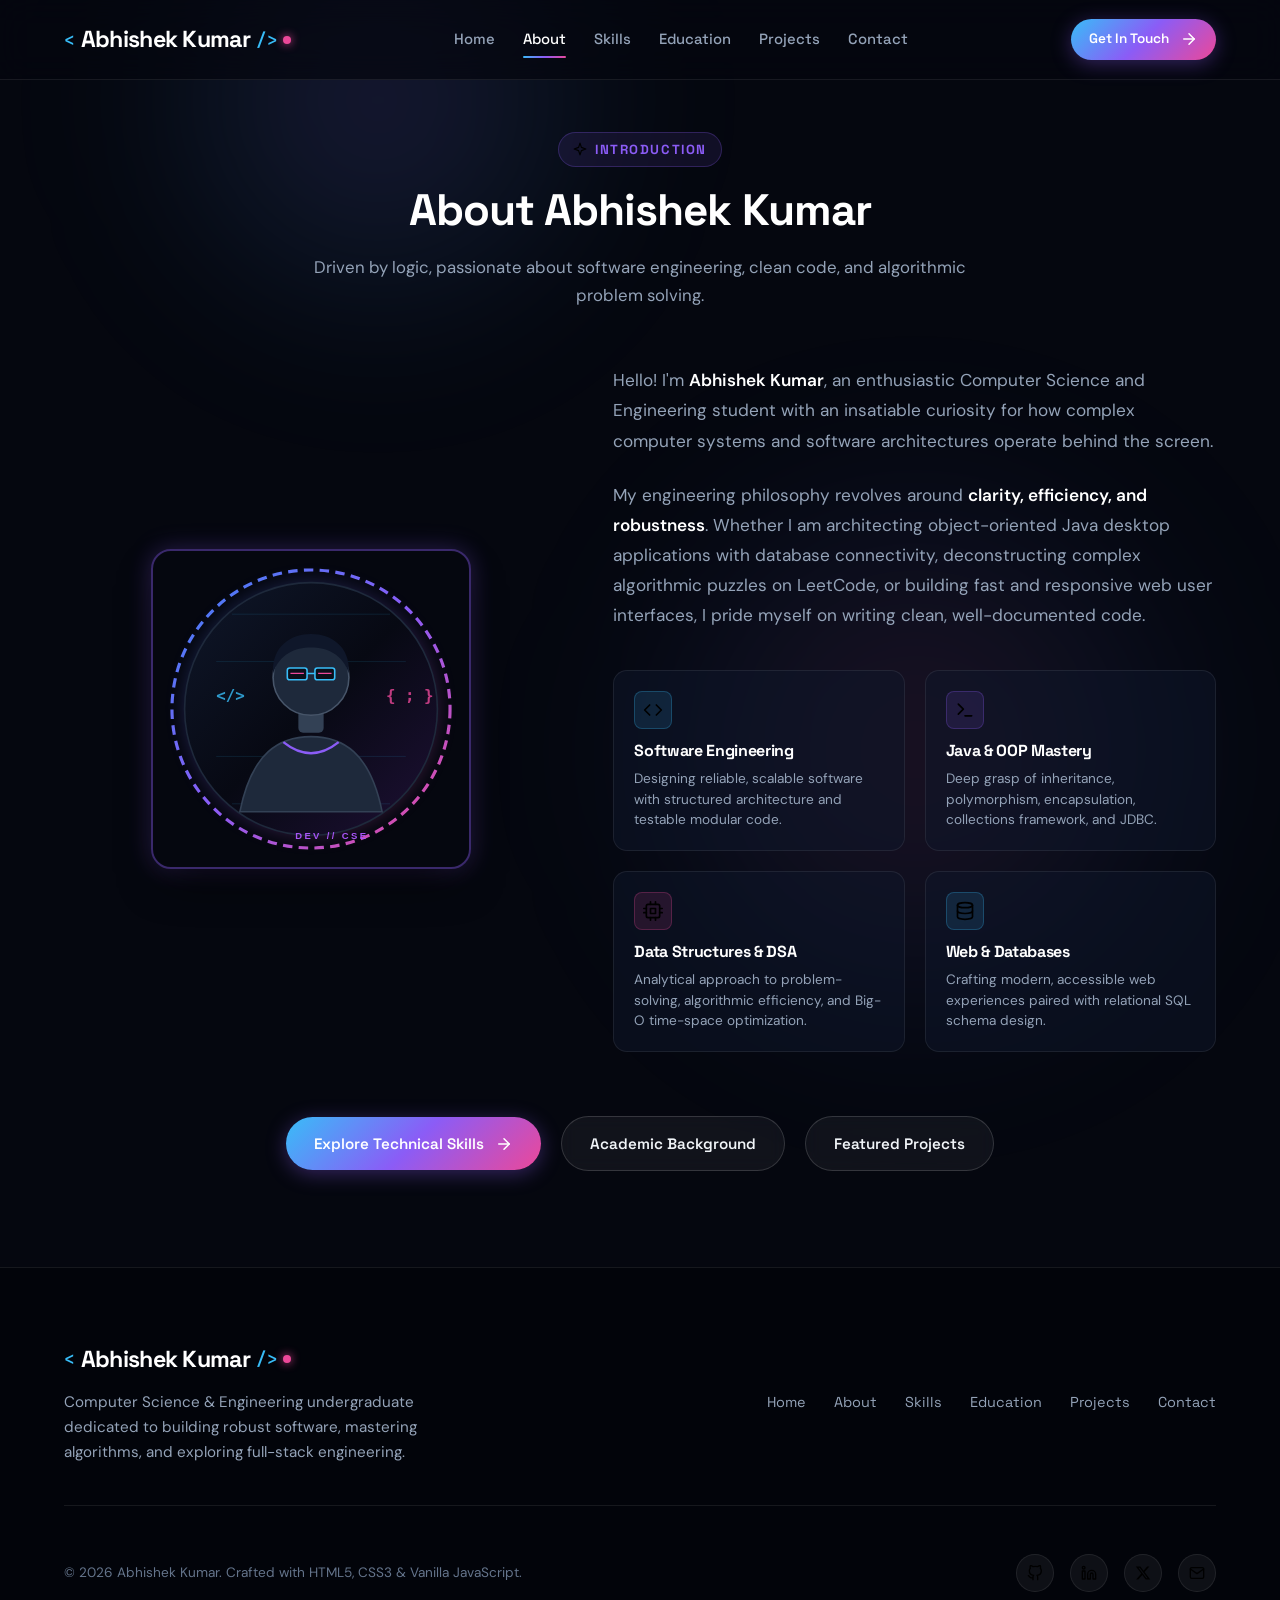
==== about.html @ 543eebd2 "feat: convert portfolio into multi-page website with separate html pages" ====
<!DOCTYPE html>
<html lang="en">
<head>
  <meta charset="UTF-8">
  <meta name="viewport" content="width=device-width, initial-scale=1.0">
  <title>About Me | Abhishek Kumar | Software &amp; Java Developer</title>
  
  <!-- SEO Meta Tags -->
  <meta name="description" content="Learn more about Abhishek Kumar, a Computer Science and Engineering student passionate about software development, Java programming, DSA, and modern web applications.">
  <meta name="keywords" content="Abhishek Kumar, About, Software Developer, Java Developer, DSA, Computer Science">
  <meta name="author" content="Abhishek Kumar">
  <meta name="theme-color" content="#05070f">

  <!-- Open Graph / Social Sharing -->
  <meta property="og:type" content="website">
  <meta property="og:title" content="About Abhishek Kumar | Computer Science &amp; Engineering">
  <meta property="og:description" content="Driven by logic, passionate about software engineering, clean code, and algorithmic problem solving.">
  <meta property="og:image" content="assets/images/avatar.svg">

  <!-- Google Fonts: Space Grotesk, DM Sans & JetBrains Mono -->
  <link rel="preconnect" href="https://fonts.googleapis.com">
  <link rel="preconnect" href="https://fonts.gstatic.com" crossorigin>
  <link href="https://fonts.googleapis.com/css2?family=DM+Sans:ital,opsz,wght@0,9..40,400;0,9..40,500;0,9..40,700;1,9..40,400&family=JetBrains+Mono:wght@400;500;600;700&family=Space+Grotesk:wght@500;600;700;800&display=swap" rel="stylesheet">

  <!-- Stylesheet -->
  <link rel="stylesheet" href="css/style.css">
</head>
<body>

  <!-- ======================================================================
       HEADER & NAVIGATION
       ====================================================================== -->
  <header class="header" id="siteHeader">
    <div class="container header-container">
      <!-- Brand Logo -->
      <a href="index.html" class="brand-logo" aria-label="Abhishek Kumar - Home">
        <span class="brand-code">&lt;</span>Abhishek Kumar<span class="brand-code">/&gt;</span>
        <span class="brand-dot"></span>
      </a>

      <!-- Desktop Navigation Menu -->
      <nav class="nav-desktop" aria-label="Main Navigation">
        <a href="index.html" class="nav-link">Home</a>
        <a href="about.html" class="nav-link active">About</a>
        <a href="skills.html" class="nav-link">Skills</a>
        <a href="education.html" class="nav-link">Education</a>
        <a href="projects.html" class="nav-link">Projects</a>
        <a href="contact.html" class="nav-link">Contact</a>
      </nav>

      <!-- Desktop CTA Action -->
      <div class="nav-actions">
        <a href="contact.html" class="btn btn-primary btn-sm">
          <span>Get In Touch</span>
          <svg class="btn-icon" xmlns="http://www.w3.org/2000/svg" viewBox="0 0 24 24" fill="none" stroke="currentColor" stroke-width="2" stroke-linecap="round" stroke-linejoin="round">
            <line x1="5" y1="12" x2="19" y2="12"></line>
            <polyline points="12 5 19 12 12 19"></polyline>
          </svg>
        </a>

        <!-- Mobile Hamburger Toggle Button -->
        <button class="menu-toggle" aria-label="Toggle navigation menu" aria-expanded="false" aria-controls="mobileDrawer">
          <span class="hamburger-line"></span>
          <span class="hamburger-line"></span>
          <span class="hamburger-line"></span>
        </button>
      </div>
    </div>
  </header>

  <!-- Mobile Navigation Drawer -->
  <div class="drawer-backdrop" id="drawerBackdrop"></div>
  <aside class="mobile-drawer" id="mobileDrawer" aria-label="Mobile Navigation Menu">
    <div>
      <div style="margin-bottom: 2rem;">
        <span class="brand-logo">
          <span class="brand-code">&lt;</span>Abhishek Kumar<span class="brand-code">/&gt;</span>
          <span class="brand-dot"></span>
        </span>
        <p style="font-size: 0.85rem; margin-top: 0.5rem; color: var(--text-faint);">CSE Student &bull; Software Developer</p>
      </div>

      <nav class="mobile-nav-list">
        <a href="index.html" class="mobile-nav-link"><span>01. Home</span> &rarr;</a>
        <a href="about.html" class="mobile-nav-link active"><span>02. About Me</span> &rarr;</a>
        <a href="skills.html" class="mobile-nav-link"><span>03. Technical Skills</span> &rarr;</a>
        <a href="education.html" class="mobile-nav-link"><span>04. Education</span> &rarr;</a>
        <a href="projects.html" class="mobile-nav-link"><span>05. Featured Projects</span> &rarr;</a>
        <a href="contact.html" class="mobile-nav-link"><span>06. Contact</span> &rarr;</a>
      </nav>
    </div>

    <div class="mobile-drawer-footer">
      <a href="contact.html" class="btn btn-primary" style="width: 100%;">
        <span>Let's Connect</span>
      </a>
      <div class="social-links-row" style="justify-content: center;">
        <a href="https://github.com/Abhi-Poddar1423" target="_blank" rel="noopener noreferrer" class="social-icon-btn" aria-label="GitHub Profile">
          <img src="assets/icons/github.svg" alt="" width="18" height="18">
        </a>
        <a href="https://www.linkedin.com/in/abhishek-kumar-2b60b3326" target="_blank" rel="noopener noreferrer" class="social-icon-btn" aria-label="LinkedIn Profile">
          <img src="assets/icons/linkedin.svg" alt="" width="18" height="18">
        </a>
        <a href="https://x.com/AbhiPoddar1423" target="_blank" rel="noopener noreferrer" class="social-icon-btn" aria-label="Twitter / X Profile">
          <img src="assets/icons/x.svg" alt="" width="18" height="18">
        </a>
        <a href="mailto:abhishekpoddar8409224011@gmail.com" class="social-icon-btn" aria-label="Email Abhishek Kumar">
          <img src="assets/icons/mail.svg" alt="" width="18" height="18">
        </a>
      </div>
    </div>
  </aside>

  <main>
    <!-- ====================================================================
         ABOUT ME CONTENT SECTION
         ==================================================================== -->
    <section class="section page-wrapper">
      <div class="container">
        <div class="section-header reveal">
          <div class="section-tag purple">
            <img src="assets/icons/sparkles.svg" alt="" width="14" height="14">
            <span>Introduction</span>
          </div>
          <h1 class="section-title">About Abhishek Kumar</h1>
          <p class="section-description">
            Driven by logic, passionate about software engineering, clean code, and algorithmic problem solving.
          </p>
        </div>

        <div class="about-grid">
          <!-- Left Column: Avatar Visual -->
          <div class="about-visual reveal">
            <div class="avatar-wrapper">
              <img src="assets/images/avatar.svg" alt="Abhishek Kumar Developer Portrait" class="avatar-img" width="320" height="320">
            </div>
          </div>

          <!-- Right Column: Bio & Core Pillars -->
          <div class="about-content reveal reveal-delay-1">
            <p class="about-bio">
              Hello! I'm <strong>Abhishek Kumar</strong>, an enthusiastic Computer Science and Engineering student with an insatiable curiosity for how complex computer systems and software architectures operate behind the screen.
            </p>
            <p class="about-bio">
              My engineering philosophy revolves around <strong>clarity, efficiency, and robustness</strong>. Whether I am architecting object-oriented Java desktop applications with database connectivity, deconstructing complex algorithmic puzzles on LeetCode, or building fast and responsive web user interfaces, I pride myself on writing clean, well-documented code.
            </p>

            <!-- 4 Core Pillars Grid -->
            <div class="pillars-grid">
              <div class="pillar-card">
                <div class="pillar-icon-box blue">
                  <img src="assets/icons/code.svg" alt="" width="20" height="20">
                </div>
                <h2 class="pillar-title">Software Engineering</h2>
                <p class="pillar-desc">Designing reliable, scalable software with structured architecture and testable modular code.</p>
              </div>

              <div class="pillar-card">
                <div class="pillar-icon-box purple">
                  <img src="assets/icons/terminal.svg" alt="" width="20" height="20">
                </div>
                <h2 class="pillar-title">Java &amp; OOP Mastery</h2>
                <p class="pillar-desc">Deep grasp of inheritance, polymorphism, encapsulation, collections framework, and JDBC.</p>
              </div>

              <div class="pillar-card">
                <div class="pillar-icon-box pink">
                  <img src="assets/icons/cpu.svg" alt="" width="20" height="20">
                </div>
                <h2 class="pillar-title">Data Structures &amp; DSA</h2>
                <p class="pillar-desc">Analytical approach to problem-solving, algorithmic efficiency, and Big-O time-space optimization.</p>
              </div>

              <div class="pillar-card">
                <div class="pillar-icon-box blue">
                  <img src="assets/icons/database.svg" alt="" width="20" height="20">
                </div>
                <h2 class="pillar-title">Web &amp; Databases</h2>
                <p class="pillar-desc">Crafting modern, accessible web experiences paired with relational SQL schema design.</p>
              </div>
            </div>
          </div>
        </div>

        <!-- Multi-page Navigation Call to Action -->
        <div class="page-cta-strip reveal">
          <a href="skills.html" class="btn btn-primary">
            <span>Explore Technical Skills</span>
            <svg class="btn-icon" xmlns="http://www.w3.org/2000/svg" viewBox="0 0 24 24" fill="none" stroke="currentColor" stroke-width="2" stroke-linecap="round" stroke-linejoin="round">
              <line x1="5" y1="12" x2="19" y2="12"></line>
              <polyline points="12 5 19 12 12 19"></polyline>
            </svg>
          </a>
          <a href="education.html" class="btn btn-secondary">
            <span>Academic Background</span>
          </a>
          <a href="projects.html" class="btn btn-secondary">
            <span>Featured Projects</span>
          </a>
        </div>
      </div>
    </section>
  </main>

  <!-- ======================================================================
       FOOTER
       ====================================================================== -->
  <footer class="footer">
    <div class="container">
      <div class="footer-top">
        <div class="footer-brand">
          <a href="index.html" class="brand-logo" aria-label="Abhishek Kumar Home">
            <span class="brand-code">&lt;</span>Abhishek Kumar<span class="brand-code">/&gt;</span>
            <span class="brand-dot"></span>
          </a>
          <p class="footer-tagline">
            Computer Science &amp; Engineering undergraduate dedicated to building robust software, mastering algorithms, and exploring full-stack engineering.
          </p>
        </div>

        <nav class="footer-nav" aria-label="Footer Navigation">
          <a href="index.html">Home</a>
          <a href="about.html">About</a>
          <a href="skills.html">Skills</a>
          <a href="education.html">Education</a>
          <a href="projects.html">Projects</a>
          <a href="contact.html">Contact</a>
        </nav>
      </div>

      <div class="footer-bottom">
        <div>
          &copy; 2026 Abhishek Kumar. Crafted with HTML5, CSS3 &amp; Vanilla JavaScript.
        </div>

        <div class="social-links-row">
          <a href="https://github.com/Abhi-Poddar1423" target="_blank" rel="noopener noreferrer" class="social-icon-btn" aria-label="GitHub Profile">
            <img src="assets/icons/github.svg" alt="" width="16" height="16">
          </a>
          <a href="https://www.linkedin.com/in/abhishek-kumar-2b60b3326" target="_blank" rel="noopener noreferrer" class="social-icon-btn" aria-label="LinkedIn Profile">
            <img src="assets/icons/linkedin.svg" alt="" width="16" height="16">
          </a>
          <a href="https://x.com/AbhiPoddar1423" target="_blank" rel="noopener noreferrer" class="social-icon-btn" aria-label="Twitter / X Profile">
            <img src="assets/icons/x.svg" alt="" width="16" height="16">
          </a>
          <a href="mailto:abhishekpoddar8409224011@gmail.com" class="social-icon-btn" aria-label="Email Abhishek Kumar">
            <img src="assets/icons/mail.svg" alt="" width="16" height="16">
          </a>
        </div>
      </div>
    </div>
  </footer>

  <!-- ======================================================================
       BACK TO TOP FLOATING BUTTON
       ====================================================================== -->
  <button class="back-to-top" id="backToTopBtn" aria-label="Scroll back to top of page" title="Back to top">
    <img src="assets/icons/arrow-up.svg" alt="" width="20" height="20">
  </button>

  <!-- Scripts -->
  <script src="js/script.js"></script>
</body>
</html>
---- css/style.css ----
/* ==========================================================================
   Developer Portfolio - Abhishek
   Modern Dark Theme | Glassmorphism | Responsive Layouts
   Typography: Space Grotesk (Headings) & DM Sans (Body)
   Gradients: Purple, Electric Blue & Pink
   ========================================================================== */

/* --------------------------------------------------------------------------
   1. CSS Custom Properties / Design Tokens
   -------------------------------------------------------------------------- */
:root {
  /* Colors */
  --bg-primary: #05070f;
  --bg-secondary: #090d1a;
  --bg-card: rgba(13, 19, 36, 0.75);
  --bg-card-hover: rgba(20, 29, 54, 0.85);
  --bg-glass: rgba(15, 23, 42, 0.65);
  --bg-glass-heavy: rgba(8, 12, 24, 0.88);

  --border-subtle: rgba(255, 255, 255, 0.08);
  --border-accent: rgba(139, 92, 246, 0.35);
  --border-blue: rgba(56, 189, 248, 0.35);

  --text-main: #f1f5f9;
  --text-muted: #94a3b8;
  --text-faint: #64748b;
  --text-inverse: #05070f;

  /* Accent Gradients */
  --electric-blue: #38bdf8;
  --primary-blue: #3b82f6;
  --vibrant-purple: #8b5cf6;
  --deep-purple: #a855f7;
  --vivid-pink: #ec4899;
  --rose-pink: #f43f5e;
  --emerald-green: #10b981;

  --grad-primary: linear-gradient(135deg, #38bdf8 0%, #8b5cf6 50%, #ec4899 100%);
  --grad-hover: linear-gradient(135deg, #0284c7 0%, #7c3aed 50%, #db2777 100%);
  --grad-subtle: linear-gradient(135deg, rgba(56, 189, 248, 0.15) 0%, rgba(139, 92, 246, 0.15) 50%, rgba(236, 72, 153, 0.15) 100%);
  --grad-border: linear-gradient(135deg, rgba(56, 189, 248, 0.5), rgba(139, 92, 246, 0.5), rgba(236, 72, 153, 0.5));

  /* Shadows & Glows */
  --glow-blue: 0 0 25px rgba(56, 189, 248, 0.25);
  --glow-purple: 0 0 25px rgba(139, 92, 246, 0.28);
  --glow-pink: 0 0 25px rgba(236, 72, 153, 0.25);
  --shadow-card: 0 10px 30px -10px rgba(0, 0, 0, 0.6);
  --shadow-lg: 0 20px 45px -15px rgba(0, 0, 0, 0.8);

  /* Typography */
  --font-heading: 'Space Grotesk', -apple-system, BlinkMacSystemFont, 'Segoe UI', Roboto, sans-serif;
  --font-body: 'DM Sans', -apple-system, BlinkMacSystemFont, 'Segoe UI', Roboto, sans-serif;
  --font-mono: 'JetBrains Mono', 'Fira Code', 'Courier New', monospace;

  /* Transitions */
  --transition-fast: 0.2s cubic-bezier(0.4, 0, 0.2, 1);
  --transition-normal: 0.3s cubic-bezier(0.4, 0, 0.2, 1);
  --transition-slow: 0.5s cubic-bezier(0.4, 0, 0.2, 1);

  /* Layout */
  --container-max: 1200px;
  --header-height: 80px;
  --radius-sm: 8px;
  --radius-md: 14px;
  --radius-lg: 20px;
  --radius-full: 9999px;
}

/* --------------------------------------------------------------------------
   2. Reset & Base Styles
   -------------------------------------------------------------------------- */
*, *::before, *::after {
  box-sizing: border-box;
  margin: 0;
  padding: 0;
}

html {
  scroll-behavior: smooth;
  scroll-padding-top: calc(var(--header-height) + 20px);
  font-size: 16px;
  color-scheme: dark;
}

body {
  background-color: var(--bg-primary);
  color: var(--text-main);
  font-family: var(--font-body);
  line-height: 1.65;
  overflow-x: hidden;
  position: relative;
  -webkit-font-smoothing: antialiased;
  -moz-osx-font-smoothing: grayscale;
}

/* Ambient Background Light Orbs */
body::before {
  content: '';
  position: fixed;
  top: -150px;
  left: 10%;
  width: 500px;
  height: 500px;
  background: radial-gradient(circle, rgba(139, 92, 246, 0.18) 0%, rgba(56, 189, 248, 0.08) 50%, transparent 70%);
  filter: blur(80px);
  z-index: -1;
  pointer-events: none;
}

body::after {
  content: '';
  position: fixed;
  bottom: -150px;
  right: 5%;
  width: 600px;
  height: 600px;
  background: radial-gradient(circle, rgba(236, 72, 153, 0.14) 0%, rgba(59, 130, 246, 0.08) 50%, transparent 70%);
  filter: blur(90px);
  z-index: -1;
  pointer-events: none;
}

/* Custom Scrollbar */
::-webkit-scrollbar {
  width: 9px;
}
::-webkit-scrollbar-track {
  background: var(--bg-primary);
}
::-webkit-scrollbar-thumb {
  background: #1e293b;
  border-radius: 6px;
  border: 2px solid var(--bg-primary);
}
::-webkit-scrollbar-thumb:hover {
  background: var(--vibrant-purple);
}

/* Selection */
::selection {
  background: rgba(139, 92, 246, 0.35);
  color: #ffffff;
}

/* Typography Helpers */
h1, h2, h3, h4, h5, h6 {
  font-family: var(--font-heading);
  font-weight: 700;
  color: #ffffff;
  line-height: 1.25;
  letter-spacing: -0.02em;
}

p {
  color: var(--text-muted);
  font-size: 1rem;
}

a {
  color: inherit;
  text-decoration: none;
  transition: color var(--transition-fast);
}

ul {
  list-style: none;
}

img, svg {
  display: block;
  max-width: 100%;
}

button, input, textarea {
  font-family: inherit;
  font-size: inherit;
  color: inherit;
}

/* Container */
.container {
  width: 100%;
  max-width: var(--container-max);
  margin-left: auto;
  margin-right: auto;
  padding-left: 1.5rem;
  padding-right: 1.5rem;
}

/* Gradient Text Utility */
.gradient-text {
  background: var(--grad-primary);
  -webkit-background-clip: text;
  -webkit-text-fill-color: transparent;
  background-clip: text;
  display: inline-block;
}

/* Section Common Structure */
.section {
  padding: 6.5rem 0;
  position: relative;
}

/* Multi-Page Common Section Wrapper */
.page-wrapper {
  padding-top: calc(var(--header-height) + 3.25rem);
  padding-bottom: 6rem;
  min-height: calc(100vh - var(--header-height) - 160px);
  position: relative;
}

.page-cta-strip {
  margin-top: 4rem;
  text-align: center;
  display: flex;
  justify-content: center;
  align-items: center;
  gap: 1.25rem;
  flex-wrap: wrap;
}

.section-header {
  text-align: center;
  max-width: 720px;
  margin: 0 auto 3.5rem auto;
}

.section-tag {
  display: inline-flex;
  align-items: center;
  gap: 0.5rem;
  font-family: var(--font-heading);
  font-size: 0.825rem;
  font-weight: 700;
  letter-spacing: 0.12em;
  text-transform: uppercase;
  color: var(--electric-blue);
  background: rgba(56, 189, 248, 0.1);
  border: 1px solid rgba(56, 189, 248, 0.25);
  padding: 0.35rem 0.85rem;
  border-radius: var(--radius-full);
  margin-bottom: 1rem;
}

.section-tag.purple {
  color: var(--vibrant-purple);
  background: rgba(139, 92, 246, 0.1);
  border-color: rgba(139, 92, 246, 0.25);
}

.section-tag.pink {
  color: var(--vivid-pink);
  background: rgba(236, 72, 153, 0.1);
  border-color: rgba(236, 72, 153, 0.25);
}

.section-title {
  font-size: clamp(2rem, 4vw, 2.75rem);
  margin-bottom: 1rem;
}

.section-description {
  font-size: 1.05rem;
  color: var(--text-muted);
}

/* Glass Card */
.glass-card {
  background: var(--bg-card);
  backdrop-filter: blur(14px);
  -webkit-backdrop-filter: blur(14px);
  border: 1px solid var(--border-subtle);
  border-radius: var(--radius-lg);
  padding: 2rem;
  box-shadow: var(--shadow-card);
  transition: transform var(--transition-normal), border-color var(--transition-normal), box-shadow var(--transition-normal);
  position: relative;
  overflow: hidden;
}

.glass-card:hover {
  border-color: var(--border-accent);
  box-shadow: var(--shadow-lg), var(--glow-purple);
  transform: translateY(-4px);
}

/* --------------------------------------------------------------------------
   3. Buttons & Interactive Controls
   -------------------------------------------------------------------------- */
.btn {
  display: inline-flex;
  align-items: center;
  justify-content: center;
  gap: 0.65rem;
  font-family: var(--font-heading);
  font-weight: 600;
  font-size: 0.95rem;
  padding: 0.85rem 1.75rem;
  border-radius: var(--radius-full);
  cursor: pointer;
  border: none;
  transition: all var(--transition-normal);
  white-space: nowrap;
  text-decoration: none;
  position: relative;
  overflow: hidden;
}

.btn-primary {
  background: var(--grad-primary);
  color: #ffffff;
  box-shadow: 0 4px 20px rgba(139, 92, 246, 0.35);
}

.btn-primary:hover {
  background: var(--grad-hover);
  box-shadow: 0 6px 26px rgba(236, 72, 153, 0.45);
  transform: translateY(-2px);
  color: #ffffff;
}

.btn-secondary {
  background: rgba(255, 255, 255, 0.05);
  border: 1px solid rgba(255, 255, 255, 0.15);
  color: var(--text-main);
  backdrop-filter: blur(8px);
}

.btn-secondary:hover {
  background: rgba(255, 255, 255, 0.1);
  border-color: var(--electric-blue);
  color: #ffffff;
  transform: translateY(-2px);
  box-shadow: var(--glow-blue);
}

.btn-sm {
  padding: 0.55rem 1.15rem;
  font-size: 0.85rem;
}

.btn-icon {
  width: 18px;
  height: 18px;
  transition: transform var(--transition-fast);
}

.btn:hover .btn-icon {
  transform: translateX(3px);
}

/* --------------------------------------------------------------------------
   4. Header & Navigation Bar
   -------------------------------------------------------------------------- */
.header {
  position: fixed;
  top: 0;
  left: 0;
  width: 100%;
  height: var(--header-height);
  z-index: 1000;
  background: rgba(5, 7, 15, 0.7);
  backdrop-filter: blur(16px);
  -webkit-backdrop-filter: blur(16px);
  border-bottom: 1px solid var(--border-subtle);
  transition: background-color var(--transition-normal), border-color var(--transition-normal), height var(--transition-normal);
}

.header.scrolled {
  background: rgba(5, 7, 15, 0.92);
  border-bottom-color: rgba(139, 92, 246, 0.2);
  height: 72px;
}

.header-container {
  display: flex;
  align-items: center;
  justify-content: space-between;
  height: 100%;
}

/* Brand Logo */
.brand-logo {
  display: flex;
  align-items: center;
  gap: 0.4rem;
  font-family: var(--font-heading);
  font-weight: 700;
  font-size: 1.45rem;
  letter-spacing: -0.03em;
  color: #ffffff;
}

.brand-dot {
  width: 8px;
  height: 8px;
  background: var(--vivid-pink);
  border-radius: 50%;
  box-shadow: 0 0 10px var(--vivid-pink);
}

.brand-code {
  color: var(--electric-blue);
  font-family: var(--font-mono);
  font-weight: 600;
  font-size: 1.1rem;
}

/* Desktop Navigation */
.nav-desktop {
  display: flex;
  align-items: center;
  gap: 1.75rem;
}

.nav-link {
  font-family: var(--font-heading);
  font-size: 0.925rem;
  font-weight: 500;
  color: var(--text-muted);
  position: relative;
  padding: 0.4rem 0;
  transition: color var(--transition-fast);
}

.nav-link::after {
  content: '';
  position: absolute;
  bottom: 0;
  left: 0;
  width: 0%;
  height: 2px;
  background: var(--grad-primary);
  border-radius: 2px;
  transition: width var(--transition-normal);
}

.nav-link:hover,
.nav-link.active {
  color: #ffffff;
}

.nav-link.active::after,
.nav-link:hover::after {
  width: 100%;
}

.nav-actions {
  display: flex;
  align-items: center;
  gap: 1rem;
}

/* Mobile Hamburger Toggle */
.menu-toggle {
  display: none;
  background: transparent;
  border: none;
  cursor: pointer;
  padding: 0.5rem;
  z-index: 1100;
  position: relative;
}

.hamburger-line {
  display: block;
  width: 24px;
  height: 2px;
  background-color: var(--text-main);
  border-radius: 2px;
  transition: transform var(--transition-normal), opacity var(--transition-fast), background-color var(--transition-normal);
}

.hamburger-line:nth-child(2) {
  margin: 6px 0;
}

.menu-toggle.active .hamburger-line:nth-child(1) {
  transform: translateY(8px) rotate(45deg);
  background-color: var(--vivid-pink);
}

.menu-toggle.active .hamburger-line:nth-child(2) {
  opacity: 0;
}

.menu-toggle.active .hamburger-line:nth-child(3) {
  transform: translateY(-8px) rotate(-45deg);
  background-color: var(--vivid-pink);
}

/* Mobile Drawer */
.mobile-drawer {
  position: fixed;
  top: 0;
  right: -100%;
  width: 100%;
  max-width: 380px;
  height: 100vh;
  background: var(--bg-glass-heavy);
  backdrop-filter: blur(20px);
  -webkit-backdrop-filter: blur(20px);
  border-left: 1px solid var(--border-subtle);
  padding: 6rem 2.25rem 2.5rem 2.25rem;
  display: flex;
  flex-direction: column;
  justify-content: space-between;
  transition: right 0.4s cubic-bezier(0.16, 1, 0.3, 1);
  z-index: 1050;
  box-shadow: -10px 0 35px rgba(0, 0, 0, 0.8);
}

.mobile-drawer.active {
  right: 0;
}

.mobile-nav-list {
  display: flex;
  flex-direction: column;
  gap: 1.25rem;
}

.mobile-nav-link {
  font-family: var(--font-heading);
  font-size: 1.15rem;
  font-weight: 600;
  color: var(--text-muted);
  display: flex;
  align-items: center;
  justify-content: space-between;
  padding: 0.5rem 0;
  border-bottom: 1px solid rgba(255, 255, 255, 0.05);
  transition: color var(--transition-fast), padding-left var(--transition-fast);
}

.mobile-nav-link:hover,
.mobile-nav-link.active {
  color: #ffffff;
  padding-left: 0.5rem;
}

.mobile-nav-link.active {
  color: var(--electric-blue);
}

.mobile-drawer-footer {
  display: flex;
  flex-direction: column;
  gap: 1.25rem;
}

.drawer-backdrop {
  position: fixed;
  top: 0;
  left: 0;
  width: 100vw;
  height: 100vh;
  background: rgba(0, 0, 0, 0.65);
  backdrop-filter: blur(4px);
  z-index: 1040;
  opacity: 0;
  pointer-events: none;
  transition: opacity var(--transition-normal);
}

.drawer-backdrop.active {
  opacity: 1;
  pointer-events: auto;
}

/* --------------------------------------------------------------------------
   5. Hero Section
   -------------------------------------------------------------------------- */
.hero {
  min-height: 100vh;
  padding-top: calc(var(--header-height) + 3rem);
  padding-bottom: 4rem;
  display: flex;
  align-items: center;
  position: relative;
}

.hero-grid {
  display: grid;
  grid-template-columns: 1.15fr 0.85fr;
  align-items: center;
  gap: 3.5rem;
}

/* Hero Content */
.hero-content {
  display: flex;
  flex-direction: column;
  align-items: flex-start;
}

.status-badge {
  display: inline-flex;
  align-items: center;
  gap: 0.5rem;
  font-family: var(--font-heading);
  font-size: 0.825rem;
  font-weight: 600;
  padding: 0.4rem 0.95rem;
  border-radius: var(--radius-full);
  background: rgba(16, 185, 129, 0.1);
  border: 1px solid rgba(16, 185, 129, 0.25);
  color: #34d399;
  margin-bottom: 1.5rem;
}

.pulse-dot {
  width: 8px;
  height: 8px;
  background-color: var(--emerald-green);
  border-radius: 50%;
  box-shadow: 0 0 0 0 rgba(16, 185, 129, 0.7);
  animation: pulse-ring 2s infinite cubic-bezier(0.4, 0, 0.6, 1);
}

@keyframes pulse-ring {
  0% {
    box-shadow: 0 0 0 0 rgba(16, 185, 129, 0.7);
  }
  70% {
    box-shadow: 0 0 0 8px rgba(16, 185, 129, 0);
  }
  100% {
    box-shadow: 0 0 0 0 rgba(16, 185, 129, 0);
  }
}

.hero-title {
  font-size: clamp(2.5rem, 5.2vw, 4.2rem);
  font-weight: 800;
  line-height: 1.1;
  margin-bottom: 1.25rem;
}

.hero-typewriter {
  font-size: clamp(1.2rem, 2.3vw, 1.65rem);
  font-weight: 600;
  color: var(--text-muted);
  min-height: 2.2rem;
  display: flex;
  align-items: center;
  margin-bottom: 1.5rem;
}

.typed-text {
  color: #ffffff;
  border-bottom: 2px solid var(--electric-blue);
  padding-bottom: 2px;
}

.cursor {
  display: inline-block;
  margin-left: 2px;
  color: var(--vivid-pink);
  animation: blink 0.9s infinite;
  font-weight: 300;
}

@keyframes blink {
  0%, 100% { opacity: 1; }
  50% { opacity: 0; }
}

.hero-description {
  font-size: 1.125rem;
  line-height: 1.7;
  max-width: 580px;
  margin-bottom: 2.25rem;
  color: var(--text-muted);
}

.hero-actions {
  display: flex;
  flex-wrap: wrap;
  align-items: center;
  gap: 1rem;
  margin-bottom: 2.5rem;
}

/* Quick Hero Tags */
.hero-stats {
  display: flex;
  flex-wrap: wrap;
  align-items: center;
  gap: 1.75rem;
  padding-top: 1.75rem;
  border-top: 1px solid var(--border-subtle);
  width: 100%;
}

.hero-stat-item {
  display: flex;
  flex-direction: column;
}

.hero-stat-value {
  font-family: var(--font-heading);
  font-size: 1.4rem;
  font-weight: 700;
  color: #ffffff;
}

.hero-stat-label {
  font-size: 0.8rem;
  color: var(--text-faint);
  text-transform: uppercase;
  letter-spacing: 0.05em;
}

/* Hero Visual: Glass Interactive Code Window */
.hero-visual {
  position: relative;
  display: flex;
  justify-content: center;
}

.code-window {
  width: 100%;
  max-width: 480px;
  background: rgba(10, 15, 30, 0.85);
  backdrop-filter: blur(16px);
  -webkit-backdrop-filter: blur(16px);
  border: 1px solid rgba(139, 92, 246, 0.3);
  border-radius: var(--radius-lg);
  box-shadow: var(--shadow-lg), var(--glow-purple);
  overflow: hidden;
  transition: transform var(--transition-normal), border-color var(--transition-normal);
}

.code-window:hover {
  transform: translateY(-6px);
  border-color: rgba(236, 72, 153, 0.4);
}

.code-window-header {
  display: flex;
  align-items: center;
  justify-content: space-between;
  background: rgba(15, 23, 42, 0.8);
  padding: 0.75rem 1.25rem;
  border-bottom: 1px solid var(--border-subtle);
}

.window-dots {
  display: flex;
  gap: 0.45rem;
}

.dot {
  width: 11px;
  height: 11px;
  border-radius: 50%;
}
.dot.red { background: #ef4444; }
.dot.yellow { background: #f59e0b; }
.dot.green { background: #10b981; }

.window-title {
  font-family: var(--font-mono);
  font-size: 0.8rem;
  color: var(--text-muted);
}

.copy-btn {
  background: transparent;
  border: none;
  color: var(--text-muted);
  cursor: pointer;
  padding: 0.25rem;
  display: flex;
  align-items: center;
  transition: color var(--transition-fast);
}

.copy-btn:hover {
  color: var(--electric-blue);
}

.code-content {
  padding: 1.25rem 1.5rem;
  font-family: var(--font-mono);
  font-size: 0.875rem;
  line-height: 1.65;
  overflow-x: auto;
}

.code-content pre {
  margin: 0;
}

.token-keyword { color: #f43f5e; font-weight: 600; }
.token-class { color: #38bdf8; font-weight: 600; }
.token-string { color: #34d399; }
.token-type { color: #c084fc; }
.token-method { color: #60a5fa; }
.token-comment { color: #64748b; font-style: italic; }
.token-var { color: #f8fafc; }

.code-window-footer {
  display: flex;
  align-items: center;
  justify-content: space-between;
  padding: 0.6rem 1.25rem;
  background: rgba(8, 12, 24, 0.9);
  border-top: 1px solid var(--border-subtle);
  font-family: var(--font-mono);
  font-size: 0.75rem;
  color: var(--text-faint);
}

.status-indicator {
  display: flex;
  align-items: center;
  gap: 0.4rem;
}

.status-dot-sm {
  width: 7px;
  height: 7px;
  background: var(--emerald-green);
  border-radius: 50%;
}

/* Floating Glass Badges around Code Window */
.floating-badge {
  position: absolute;
  background: var(--bg-card);
  backdrop-filter: blur(12px);
  border: 1px solid var(--border-accent);
  border-radius: var(--radius-md);
  padding: 0.6rem 1rem;
  display: flex;
  align-items: center;
  gap: 0.6rem;
  box-shadow: var(--shadow-card);
  animation: float 4s ease-in-out infinite;
  z-index: 2;
}

.floating-badge.badge-1 {
  top: -20px;
  left: -20px;
  border-color: rgba(56, 189, 248, 0.4);
}

.floating-badge.badge-2 {
  bottom: -20px;
  right: -15px;
  animation-delay: 2s;
  border-color: rgba(236, 72, 153, 0.4);
}

@keyframes float {
  0%, 100% { transform: translateY(0); }
  50% { transform: translateY(-8px); }
}

.badge-icon {
  width: 20px;
  height: 20px;
}

.badge-text {
  font-family: var(--font-heading);
  font-size: 0.8rem;
  font-weight: 700;
  color: #ffffff;
}

/* --------------------------------------------------------------------------
   6. About Me Section
   -------------------------------------------------------------------------- */
.about-grid {
  display: grid;
  grid-template-columns: 0.9fr 1.1fr;
  gap: 3.5rem;
  align-items: center;
}

.about-visual {
  position: relative;
  display: flex;
  justify-content: center;
}

.avatar-wrapper {
  position: relative;
  width: 320px;
  height: 320px;
  border-radius: var(--radius-lg);
  overflow: hidden;
  border: 2px solid rgba(139, 92, 246, 0.4);
  box-shadow: var(--shadow-lg), var(--glow-purple);
}

.avatar-img {
  width: 100%;
  height: 100%;
  object-fit: cover;
}

.about-content {
  display: flex;
  flex-direction: column;
  gap: 1.5rem;
}

.about-bio {
  font-size: 1.075rem;
  line-height: 1.75;
  color: var(--text-muted);
}

.about-bio strong {
  color: #ffffff;
  font-weight: 600;
}

/* Pillars Grid */
.pillars-grid {
  display: grid;
  grid-template-columns: repeat(2, 1fr);
  gap: 1.25rem;
  margin-top: 1rem;
}

.pillar-card {
  background: rgba(15, 23, 42, 0.5);
  border: 1px solid var(--border-subtle);
  border-radius: var(--radius-md);
  padding: 1.25rem;
  display: flex;
  flex-direction: column;
  gap: 0.5rem;
  transition: all var(--transition-normal);
}

.pillar-card:hover {
  background: rgba(20, 29, 54, 0.7);
  border-color: var(--electric-blue);
  transform: translateY(-3px);
}

.pillar-icon-box {
  width: 38px;
  height: 38px;
  border-radius: 8px;
  background: rgba(56, 189, 248, 0.12);
  border: 1px solid rgba(56, 189, 248, 0.25);
  display: flex;
  align-items: center;
  justify-content: center;
  color: var(--electric-blue);
  margin-bottom: 0.25rem;
}

.pillar-icon-box.purple {
  background: rgba(139, 92, 246, 0.12);
  border-color: rgba(139, 92, 246, 0.25);
  color: var(--vibrant-purple);
}

.pillar-icon-box.pink {
  background: rgba(236, 72, 153, 0.12);
  border-color: rgba(236, 72, 153, 0.25);
  color: var(--vivid-pink);
}

.pillar-title {
  font-family: var(--font-heading);
  font-size: 1rem;
  font-weight: 700;
  color: #ffffff;
}

.pillar-desc {
  font-size: 0.85rem;
  color: var(--text-muted);
  line-height: 1.5;
}

/* --------------------------------------------------------------------------
   7. Technical Skills Section
   -------------------------------------------------------------------------- */
.skills-filter-nav {
  display: flex;
  justify-content: center;
  flex-wrap: wrap;
  gap: 0.65rem;
  margin-bottom: 2.75rem;
}

.filter-btn {
  background: rgba(15, 23, 42, 0.6);
  border: 1px solid var(--border-subtle);
  color: var(--text-muted);
  padding: 0.5rem 1.25rem;
  border-radius: var(--radius-full);
  font-family: var(--font-heading);
  font-size: 0.875rem;
  font-weight: 600;
  cursor: pointer;
  transition: all var(--transition-fast);
}

.filter-btn:hover {
  color: #ffffff;
  border-color: var(--electric-blue);
}

.filter-btn.active {
  background: var(--grad-primary);
  border-color: transparent;
  color: #ffffff;
  box-shadow: 0 4px 15px rgba(139, 92, 246, 0.35);
}

.skills-grid {
  display: grid;
  grid-template-columns: repeat(auto-fit, minmax(280px, 1fr));
  gap: 1.75rem;
}

.skill-category-card {
  background: var(--bg-card);
  backdrop-filter: blur(14px);
  border: 1px solid var(--border-subtle);
  border-radius: var(--radius-lg);
  padding: 2rem;
  transition: all var(--transition-normal);
  display: flex;
  flex-direction: column;
}

.skill-category-card:hover {
  border-color: var(--border-accent);
  transform: translateY(-4px);
  box-shadow: var(--shadow-card), var(--glow-purple);
}

.skill-cat-header {
  display: flex;
  align-items: center;
  gap: 0.85rem;
  margin-bottom: 1.5rem;
  padding-bottom: 1rem;
  border-bottom: 1px solid var(--border-subtle);
}

.skill-cat-icon {
  width: 42px;
  height: 42px;
  border-radius: 10px;
  display: flex;
  align-items: center;
  justify-content: center;
  background: rgba(139, 92, 246, 0.15);
  border: 1px solid rgba(139, 92, 246, 0.3);
  color: var(--vibrant-purple);
}

.skill-cat-icon.blue {
  background: rgba(56, 189, 248, 0.15);
  border-color: rgba(56, 189, 248, 0.3);
  color: var(--electric-blue);
}

.skill-cat-icon.pink {
  background: rgba(236, 72, 153, 0.15);
  border-color: rgba(236, 72, 153, 0.3);
  color: var(--vivid-pink);
}

.skill-cat-title {
  font-size: 1.25rem;
  color: #ffffff;
}

.skill-items-clean {
  display: flex;
  flex-direction: column;
  gap: 0.75rem;
}

.skill-clean-item {
  display: flex;
  align-items: center;
  gap: 0.85rem;
  padding: 0.75rem 1rem;
  background: rgba(15, 23, 42, 0.55);
  border: 1px solid var(--border-subtle);
  border-radius: var(--radius-sm);
  transition: all var(--transition-fast);
}

.skill-clean-item:hover {
  background: rgba(20, 29, 54, 0.8);
  border-color: var(--border-accent);
  transform: translateX(4px);
}

.skill-bullet-dot {
  width: 8px;
  height: 8px;
  border-radius: 50%;
  background: var(--electric-blue);
  box-shadow: 0 0 8px var(--electric-blue);
  flex-shrink: 0;
}

.skill-bullet-dot.purple {
  background: var(--vibrant-purple);
  box-shadow: 0 0 8px var(--vibrant-purple);
}

.skill-bullet-dot.pink {
  background: var(--vivid-pink);
  box-shadow: 0 0 8px var(--vivid-pink);
}

.skill-bullet-dot.emerald {
  background: var(--emerald-green);
  box-shadow: 0 0 8px var(--emerald-green);
}

.skill-clean-name {
  font-family: var(--font-heading);
  font-size: 0.95rem;
  font-weight: 600;
  color: #ffffff;
}

/* --------------------------------------------------------------------------
   8. Education Section
   -------------------------------------------------------------------------- */
.education-container {
  max-width: 900px;
  margin: 0 auto;
}

.timeline {
  position: relative;
  padding-left: 2.5rem;
}

.timeline::before {
  content: '';
  position: absolute;
  top: 10px;
  bottom: 10px;
  left: 8px;
  width: 2px;
  background: linear-gradient(180deg, var(--electric-blue) 0%, var(--vibrant-purple) 60%, var(--vivid-pink) 100%);
  border-radius: 2px;
}

.timeline-item {
  position: relative;
  margin-bottom: 2.5rem;
}

.timeline-item:last-child {
  margin-bottom: 0;
}

.timeline-marker {
  position: absolute;
  top: 6px;
  left: -2.5rem;
  width: 18px;
  height: 18px;
  border-radius: 50%;
  background: var(--bg-primary);
  border: 3px solid var(--electric-blue);
  box-shadow: 0 0 12px var(--electric-blue);
}

.education-card {
  background: var(--bg-card);
  backdrop-filter: blur(14px);
  border: 1px solid var(--border-subtle);
  border-radius: var(--radius-lg);
  padding: 2.25rem;
  transition: all var(--transition-normal);
}

.education-card:hover {
  border-color: var(--border-accent);
  box-shadow: var(--shadow-card), var(--glow-purple);
  transform: translateX(4px);
}

.edu-header-row {
  display: flex;
  flex-wrap: wrap;
  justify-content: space-between;
  align-items: flex-start;
  gap: 0.75rem;
  margin-bottom: 0.75rem;
}

.edu-degree {
  font-size: 1.35rem;
  color: #ffffff;
}

.edu-period {
  font-family: var(--font-mono);
  font-size: 0.85rem;
  color: var(--electric-blue);
  background: rgba(56, 189, 248, 0.1);
  border: 1px solid rgba(56, 189, 248, 0.25);
  padding: 0.25rem 0.75rem;
  border-radius: var(--radius-full);
}

.edu-institution {
  font-family: var(--font-heading);
  font-size: 1.05rem;
  font-weight: 600;
  color: var(--vibrant-purple);
  margin-bottom: 1rem;
}

.edu-details {
  color: var(--text-muted);
  line-height: 1.65;
  margin-bottom: 1.25rem;
}

.coursework-title {
  font-family: var(--font-heading);
  font-size: 0.9rem;
  font-weight: 700;
  text-transform: uppercase;
  letter-spacing: 0.08em;
  color: var(--text-main);
  margin-bottom: 0.75rem;
}

.course-tags {
  display: flex;
  flex-wrap: wrap;
  gap: 0.5rem;
}

.course-tag {
  font-family: var(--font-mono);
  font-size: 0.8rem;
  background: rgba(255, 255, 255, 0.05);
  border: 1px solid rgba(255, 255, 255, 0.1);
  padding: 0.3rem 0.7rem;
  border-radius: var(--radius-sm);
  color: var(--text-muted);
}

/* --------------------------------------------------------------------------
   9. Featured Projects Section
   -------------------------------------------------------------------------- */
.projects-grid {
  display: grid;
  grid-template-columns: repeat(auto-fit, minmax(360px, 1fr));
  gap: 2.25rem;
}

.project-card {
  background: var(--bg-card);
  backdrop-filter: blur(14px);
  border: 1px solid var(--border-subtle);
  border-radius: var(--radius-lg);
  overflow: hidden;
  transition: all var(--transition-normal);
  display: flex;
  flex-direction: column;
}

.project-card:hover {
  border-color: var(--border-accent);
  transform: translateY(-6px);
  box-shadow: var(--shadow-lg), var(--glow-purple);
}

.project-media {
  position: relative;
  width: 100%;
  height: 220px;
  background: #090d19;
  overflow: hidden;
  border-bottom: 1px solid var(--border-subtle);
}

.project-media img {
  width: 100%;
  height: 100%;
  object-fit: cover;
  transition: transform var(--transition-slow);
}

.project-card:hover .project-media img {
  transform: scale(1.04);
}

.project-badge-overlay {
  position: absolute;
  top: 1rem;
  right: 1rem;
  background: rgba(5, 7, 15, 0.85);
  backdrop-filter: blur(8px);
  border: 1px solid var(--border-subtle);
  border-radius: var(--radius-full);
  padding: 0.3rem 0.8rem;
  font-family: var(--font-mono);
  font-size: 0.75rem;
  color: var(--electric-blue);
}

.project-body {
  padding: 2rem;
  display: flex;
  flex-direction: column;
  flex-grow: 1;
}

.project-title {
  font-size: 1.4rem;
  margin-bottom: 0.75rem;
  color: #ffffff;
}

.project-summary {
  font-size: 0.95rem;
  color: var(--text-muted);
  line-height: 1.6;
  margin-bottom: 1.5rem;
  flex-grow: 1;
}

.project-tech-tags {
  display: flex;
  flex-wrap: wrap;
  gap: 0.5rem;
  margin-bottom: 1.75rem;
}

.tech-tag {
  font-family: var(--font-mono);
  font-size: 0.75rem;
  font-weight: 600;
  padding: 0.25rem 0.65rem;
  border-radius: var(--radius-sm);
  background: rgba(139, 92, 246, 0.12);
  border: 1px solid rgba(139, 92, 246, 0.25);
  color: #c084fc;
}

.tech-tag.blue {
  background: rgba(56, 189, 248, 0.12);
  border-color: rgba(56, 189, 248, 0.25);
  color: #38bdf8;
}

.tech-tag.pink {
  background: rgba(236, 72, 153, 0.12);
  border-color: rgba(236, 72, 153, 0.25);
  color: #f472b6;
}

.project-links {
  display: flex;
  align-items: center;
  gap: 1rem;
  padding-top: 1.25rem;
  border-top: 1px solid var(--border-subtle);
}

.project-link-btn {
  display: inline-flex;
  align-items: center;
  gap: 0.5rem;
  font-family: var(--font-heading);
  font-size: 0.875rem;
  font-weight: 600;
  color: var(--text-main);
  transition: color var(--transition-fast);
}

.project-link-btn:hover {
  color: var(--electric-blue);
}

/* Modal Popup for Project Deep-Dive */
.modal-overlay {
  position: fixed;
  top: 0;
  left: 0;
  width: 100vw;
  height: 100vh;
  background: rgba(3, 5, 12, 0.85);
  backdrop-filter: blur(16px);
  -webkit-backdrop-filter: blur(16px);
  z-index: 2000;
  display: flex;
  align-items: center;
  justify-content: center;
  padding: 1.5rem;
  opacity: 0;
  pointer-events: none;
  transition: opacity var(--transition-normal);
}

.modal-overlay.active {
  opacity: 1;
  pointer-events: auto;
}

.modal-card {
  background: var(--bg-card);
  border: 1px solid var(--border-accent);
  border-radius: var(--radius-lg);
  max-width: 650px;
  width: 100%;
  max-height: 90vh;
  overflow-y: auto;
  padding: 2.25rem;
  position: relative;
  box-shadow: var(--shadow-lg), var(--glow-purple);
  transform: translateY(20px);
  transition: transform var(--transition-normal);
}

.modal-overlay.active .modal-card {
  transform: translateY(0);
}

.modal-close-btn {
  position: absolute;
  top: 1.5rem;
  right: 1.5rem;
  background: rgba(255, 255, 255, 0.08);
  border: none;
  width: 32px;
  height: 32px;
  border-radius: 50%;
  color: #ffffff;
  cursor: pointer;
  display: flex;
  align-items: center;
  justify-content: center;
  transition: background var(--transition-fast);
}

.modal-close-btn:hover {
  background: var(--vivid-pink);
}

.modal-title {
  font-size: 1.6rem;
  margin-bottom: 0.75rem;
  padding-right: 2rem;
}

.modal-body {
  font-size: 0.95rem;
  line-height: 1.7;
  color: var(--text-muted);
}

.modal-feature-list {
  margin: 1.25rem 0;
  display: flex;
  flex-direction: column;
  gap: 0.65rem;
}

.modal-feature-item {
  display: flex;
  align-items: flex-start;
  gap: 0.65rem;
}

.feature-check {
  color: var(--emerald-green);
  flex-shrink: 0;
  margin-top: 3px;
}

/* --------------------------------------------------------------------------
   10. GitHub Activity Section
   -------------------------------------------------------------------------- */
.github-overview-card {
  background: var(--bg-card);
  backdrop-filter: blur(14px);
  border: 1px solid var(--border-subtle);
  border-radius: var(--radius-lg);
  padding: 2.5rem;
  margin-bottom: 2rem;
}

.github-profile-header {
  display: flex;
  flex-wrap: wrap;
  align-items: center;
  justify-content: space-between;
  gap: 1.5rem;
  margin-bottom: 2rem;
  padding-bottom: 1.5rem;
  border-bottom: 1px solid var(--border-subtle);
}

.github-user-info {
  display: flex;
  align-items: center;
  gap: 1.25rem;
}

.github-avatar-ph {
  width: 60px;
  height: 60px;
  border-radius: 50%;
  background: rgba(139, 92, 246, 0.2);
  border: 2px solid var(--vibrant-purple);
  display: flex;
  align-items: center;
  justify-content: center;
  color: #ffffff;
}

.github-user-name {
  font-size: 1.35rem;
  margin-bottom: 0.25rem;
}

.github-handle {
  font-family: var(--font-mono);
  font-size: 0.85rem;
  color: var(--electric-blue);
}

/* GitHub Stats Grid */
.github-stats-grid {
  display: grid;
  grid-template-columns: repeat(auto-fit, minmax(200px, 1fr));
  gap: 1.25rem;
  margin-bottom: 2.25rem;
}

.github-stat-box {
  background: rgba(15, 23, 42, 0.5);
  border: 1px solid var(--border-subtle);
  border-radius: var(--radius-md);
  padding: 1.25rem;
  display: flex;
  flex-direction: column;
  gap: 0.4rem;
  transition: all var(--transition-normal);
}

.github-stat-box:hover {
  border-color: var(--electric-blue);
  transform: translateY(-2px);
}

.gh-stat-number {
  font-family: var(--font-heading);
  font-size: 1.75rem;
  font-weight: 700;
  color: #ffffff;
}

.gh-stat-label {
  font-size: 0.8rem;
  color: var(--text-muted);
  text-transform: uppercase;
  letter-spacing: 0.05em;
}

/* Simulated Contribution Heatmap Matrix Visual */
.activity-matrix-container {
  background: rgba(8, 12, 24, 0.7);
  border: 1px solid var(--border-subtle);
  border-radius: var(--radius-md);
  padding: 1.5rem;
  overflow-x: auto;
}

.matrix-header {
  display: flex;
  justify-content: space-between;
  align-items: center;
  margin-bottom: 1rem;
}

.matrix-title {
  font-family: var(--font-heading);
  font-size: 0.9rem;
  font-weight: 600;
  color: var(--text-main);
}

.matrix-legend {
  display: flex;
  align-items: center;
  gap: 0.35rem;
  font-size: 0.75rem;
  color: var(--text-faint);
}

.legend-cell {
  width: 10px;
  height: 10px;
  border-radius: 2px;
}
.cell-0 { background: #161b22; }
.cell-1 { background: rgba(56, 189, 248, 0.25); }
.cell-2 { background: rgba(139, 92, 246, 0.5); }
.cell-3 { background: rgba(139, 92, 246, 0.8); }
.cell-4 { background: var(--vivid-pink); }

.matrix-grid {
  display: grid;
  grid-template-columns: repeat(28, 1fr);
  gap: 4px;
  min-width: 580px;
}

.matrix-cell {
  aspect-ratio: 1;
  border-radius: 2px;
  background: #161b22;
  transition: transform var(--transition-fast), background-color var(--transition-fast);
}

.matrix-cell:hover {
  transform: scale(1.3);
  box-shadow: 0 0 6px var(--vibrant-purple);
}

.github-disclaimer {
  display: flex;
  align-items: center;
  gap: 0.5rem;
  margin-top: 1.25rem;
  font-size: 0.825rem;
  color: var(--text-faint);
  font-style: italic;
}

/* --------------------------------------------------------------------------
   11. Achievements & Certifications Section
   -------------------------------------------------------------------------- */
.achievements-grid {
  display: grid;
  grid-template-columns: repeat(auto-fit, minmax(320px, 1fr));
  gap: 1.75rem;
}

.achievement-card {
  background: var(--bg-card);
  backdrop-filter: blur(14px);
  border: 1px solid var(--border-subtle);
  border-radius: var(--radius-lg);
  padding: 2rem;
  display: flex;
  flex-direction: column;
  transition: all var(--transition-normal);
  position: relative;
}

.achievement-card:hover {
  border-color: var(--border-accent);
  box-shadow: var(--shadow-card), var(--glow-purple);
  transform: translateY(-4px);
}

.achievement-icon-wrapper {
  width: 48px;
  height: 48px;
  border-radius: 12px;
  background: rgba(139, 92, 246, 0.12);
  border: 1px solid rgba(139, 92, 246, 0.3);
  display: flex;
  align-items: center;
  justify-content: center;
  color: var(--vibrant-purple);
  margin-bottom: 1.25rem;
}

.achievement-icon-wrapper.blue {
  background: rgba(56, 189, 248, 0.12);
  border-color: rgba(56, 189, 248, 0.3);
  color: var(--electric-blue);
}

.achievement-icon-wrapper.pink {
  background: rgba(236, 72, 153, 0.12);
  border-color: rgba(236, 72, 153, 0.3);
  color: var(--vivid-pink);
}

.achievement-title {
  font-size: 1.2rem;
  color: #ffffff;
  margin-bottom: 0.4rem;
}

.achievement-issuer {
  font-family: var(--font-heading);
  font-size: 0.9rem;
  font-weight: 600;
  color: var(--electric-blue);
  margin-bottom: 0.75rem;
}

.achievement-desc {
  font-size: 0.9rem;
  color: var(--text-muted);
  line-height: 1.6;
  margin-bottom: 1.5rem;
  flex-grow: 1;
}

.achievement-footer {
  display: flex;
  justify-content: space-between;
  align-items: center;
  padding-top: 1rem;
  border-top: 1px solid var(--border-subtle);
  font-size: 0.8rem;
  color: var(--text-faint);
  font-family: var(--font-mono);
}

.placeholder-badge {
  background: rgba(255, 255, 255, 0.05);
  border: 1px dashed rgba(255, 255, 255, 0.2);
  padding: 0.2rem 0.6rem;
  border-radius: var(--radius-sm);
  color: var(--text-muted);
}

/* Notice Box */
.cert-notice {
  margin-top: 2.5rem;
  background: rgba(139, 92, 246, 0.08);
  border: 1px solid rgba(139, 92, 246, 0.2);
  border-radius: var(--radius-md);
  padding: 1.25rem 1.75rem;
  display: flex;
  align-items: center;
  gap: 1rem;
}

.cert-notice-text {
  font-size: 0.9rem;
  color: var(--text-muted);
}

/* --------------------------------------------------------------------------
   12. Contact Section
   -------------------------------------------------------------------------- */
.contact-grid {
  display: grid;
  grid-template-columns: 0.9fr 1.1fr;
  gap: 3.5rem;
}

.contact-info {
  display: flex;
  flex-direction: column;
  gap: 1.75rem;
}

.contact-lead {
  font-size: 1.1rem;
  color: var(--text-muted);
  line-height: 1.7;
}

.contact-cards-stack {
  display: flex;
  flex-direction: column;
  gap: 1rem;
}

.contact-card-item {
  display: flex;
  align-items: center;
  gap: 1.25rem;
  background: var(--bg-card);
  backdrop-filter: blur(14px);
  border: 1px solid var(--border-subtle);
  border-radius: var(--radius-md);
  padding: 1.25rem 1.5rem;
  transition: all var(--transition-normal);
}

.contact-card-item:hover {
  border-color: var(--electric-blue);
  transform: translateX(4px);
  box-shadow: var(--shadow-card);
}

.contact-icon-box {
  width: 44px;
  height: 44px;
  border-radius: 10px;
  background: rgba(56, 189, 248, 0.12);
  border: 1px solid rgba(56, 189, 248, 0.25);
  display: flex;
  align-items: center;
  justify-content: center;
  color: var(--electric-blue);
  flex-shrink: 0;
}

.contact-icon-box.purple {
  background: rgba(139, 92, 246, 0.12);
  border-color: rgba(139, 92, 246, 0.25);
  color: var(--vibrant-purple);
}

.contact-icon-box.pink {
  background: rgba(236, 72, 153, 0.12);
  border-color: rgba(236, 72, 153, 0.25);
  color: var(--vivid-pink);
}

.contact-icon-box.x-icon {
  background: rgba(255, 255, 255, 0.08);
  border-color: rgba(255, 255, 255, 0.2);
  color: #ffffff;
}

.contact-item-title {
  font-family: var(--font-heading);
  font-size: 0.8rem;
  text-transform: uppercase;
  letter-spacing: 0.08em;
  color: var(--text-faint);
  margin-bottom: 0.2rem;
}

.contact-item-value {
  font-family: var(--font-heading);
  font-size: 1rem;
  font-weight: 600;
  color: #ffffff;
}

/* Contact Form */
.contact-form-card {
  background: var(--bg-card);
  backdrop-filter: blur(14px);
  border: 1px solid var(--border-subtle);
  border-radius: var(--radius-lg);
  padding: 2.5rem;
  box-shadow: var(--shadow-card);
}

.form-group {
  margin-bottom: 1.5rem;
  display: flex;
  flex-direction: column;
  gap: 0.45rem;
}

.form-label {
  font-family: var(--font-heading);
  font-size: 0.85rem;
  font-weight: 600;
  color: var(--text-main);
}

.form-control {
  width: 100%;
  background: rgba(8, 12, 24, 0.7);
  border: 1px solid var(--border-subtle);
  border-radius: var(--radius-sm);
  padding: 0.85rem 1.15rem;
  color: #ffffff;
  transition: all var(--transition-fast);
  outline: none;
}

.form-control:focus {
  border-color: var(--vibrant-purple);
  box-shadow: 0 0 0 3px rgba(139, 92, 246, 0.2);
  background: rgba(12, 18, 36, 0.9);
}

.form-control.error {
  border-color: var(--rose-pink);
  box-shadow: 0 0 0 3px rgba(244, 63, 94, 0.2);
}

.error-msg {
  font-size: 0.75rem;
  color: var(--rose-pink);
  display: none;
}

.form-control.error + .error-msg {
  display: block;
}

textarea.form-control {
  min-height: 130px;
  resize: vertical;
}

/* Toast Notification */
.toast-notice {
  position: fixed;
  bottom: 2rem;
  right: 2rem;
  background: rgba(15, 23, 42, 0.95);
  backdrop-filter: blur(16px);
  border: 1px solid var(--emerald-green);
  border-radius: var(--radius-md);
  padding: 1rem 1.5rem;
  box-shadow: var(--shadow-lg);
  display: flex;
  align-items: center;
  gap: 0.85rem;
  z-index: 3000;
  transform: translateY(100px);
  opacity: 0;
  transition: all var(--transition-normal);
}

.toast-notice.show {
  transform: translateY(0);
  opacity: 1;
}

.toast-icon {
  color: var(--emerald-green);
  font-size: 1.25rem;
}

.toast-title {
  font-family: var(--font-heading);
  font-weight: 700;
  font-size: 0.95rem;
  color: #ffffff;
}

.toast-desc {
  font-size: 0.825rem;
  color: var(--text-muted);
}

/* --------------------------------------------------------------------------
   13. Footer
   -------------------------------------------------------------------------- */
.footer {
  background: #02040a;
  border-top: 1px solid var(--border-subtle);
  padding: 4.5rem 0 2.5rem 0;
  position: relative;
}

.footer-top {
  display: flex;
  flex-wrap: wrap;
  justify-content: space-between;
  align-items: center;
  gap: 2rem;
  margin-bottom: 3rem;
  padding-bottom: 2.5rem;
  border-bottom: 1px solid var(--border-subtle);
}

.footer-brand {
  max-width: 380px;
}

.footer-tagline {
  margin-top: 0.75rem;
  font-size: 0.95rem;
  color: var(--text-muted);
}

.footer-nav {
  display: flex;
  flex-wrap: wrap;
  gap: 1.75rem;
}

.footer-nav a {
  font-family: var(--font-heading);
  font-size: 0.9rem;
  color: var(--text-muted);
  transition: color var(--transition-fast);
}

.footer-nav a:hover {
  color: var(--electric-blue);
}

.footer-bottom {
  display: flex;
  flex-wrap: wrap;
  justify-content: space-between;
  align-items: center;
  gap: 1.5rem;
  font-size: 0.85rem;
  color: var(--text-faint);
}

.social-links-row {
  display: flex;
  align-items: center;
  gap: 1rem;
}

.social-icon-btn {
  width: 38px;
  height: 38px;
  border-radius: 50%;
  background: rgba(255, 255, 255, 0.05);
  border: 1px solid var(--border-subtle);
  display: flex;
  align-items: center;
  justify-content: center;
  color: var(--text-muted);
  transition: all var(--transition-fast);
}

.social-icon-btn:hover {
  color: #ffffff;
  background: var(--grad-primary);
  border-color: transparent;
  transform: translateY(-2px);
  box-shadow: 0 4px 15px rgba(139, 92, 246, 0.35);
}

/* Back to Top Floating Button */
.back-to-top {
  position: fixed;
  bottom: 2rem;
  right: 2rem;
  width: 46px;
  height: 46px;
  border-radius: 50%;
  background: var(--bg-card);
  backdrop-filter: blur(12px);
  border: 1px solid var(--border-accent);
  color: #ffffff;
  display: flex;
  align-items: center;
  justify-content: center;
  cursor: pointer;
  z-index: 900;
  opacity: 0;
  pointer-events: none;
  transform: scale(0.8);
  transition: all var(--transition-normal);
  box-shadow: var(--shadow-card);
}

.back-to-top.visible {
  opacity: 1;
  pointer-events: auto;
  transform: scale(1);
}

.back-to-top:hover {
  background: var(--grad-primary);
  border-color: transparent;
  transform: translateY(-4px) scale(1.05);
  box-shadow: var(--shadow-lg), var(--glow-purple);
}

/* --------------------------------------------------------------------------
   14. Scroll Reveal Animations (IntersectionObserver hooks)
   -------------------------------------------------------------------------- */
.reveal {
  opacity: 0;
  transform: translateY(30px);
  transition: opacity 0.8s cubic-bezier(0.16, 1, 0.3, 1), transform 0.8s cubic-bezier(0.16, 1, 0.3, 1);
}

.reveal.revealed {
  opacity: 1;
  transform: translateY(0);
}

.reveal-delay-1 { transition-delay: 0.15s; }
.reveal-delay-2 { transition-delay: 0.3s; }
.reveal-delay-3 { transition-delay: 0.45s; }

/* --------------------------------------------------------------------------
   15. Responsive Breakpoints & Media Queries
   -------------------------------------------------------------------------- */
@media (max-width: 1024px) {
  .hero-grid {
    grid-template-columns: 1fr;
    text-align: center;
    gap: 3.5rem;
  }

  .hero-content {
    align-items: center;
  }

  .hero-typewriter {
    justify-content: center;
  }

  .hero-actions {
    justify-content: center;
  }

  .hero-stats {
    justify-content: center;
  }

  .about-grid {
    grid-template-columns: 1fr;
    text-align: center;
  }

  .about-visual {
    order: -1;
  }

  .pillars-grid {
    text-align: left;
  }

  .contact-grid {
    grid-template-columns: 1fr;
  }
}

@media (max-width: 860px) {
  .nav-desktop,
  .nav-actions .btn {
    display: none;
  }

  .menu-toggle {
    display: block;
  }

  .section {
    padding: 5rem 0;
  }

  .projects-grid {
    grid-template-columns: 1fr;
  }
}

@media (max-width: 580px) {
  :root {
    --header-height: 70px;
  }

  .brand-logo {
    font-size: 1.15rem;
  }

  .section-title {
    font-size: 1.85rem;
  }

  .hero-title {
    font-size: 2.35rem;
  }

  .pillars-grid {
    grid-template-columns: 1fr;
  }

  .hero-actions {
    flex-direction: column;
    width: 100%;
  }

  .hero-actions .btn {
    width: 100%;
  }

  .glass-card {
    padding: 1.5rem;
  }

  .timeline {
    padding-left: 1.75rem;
  }

  .timeline-marker {
    left: -1.75rem;
  }

  .education-card {
    padding: 1.5rem;
  }

  .footer-top {
    flex-direction: column;
    text-align: center;
    align-items: center;
  }

  .footer-bottom {
    flex-direction: column;
    text-align: center;
    gap: 1rem;
  }
}
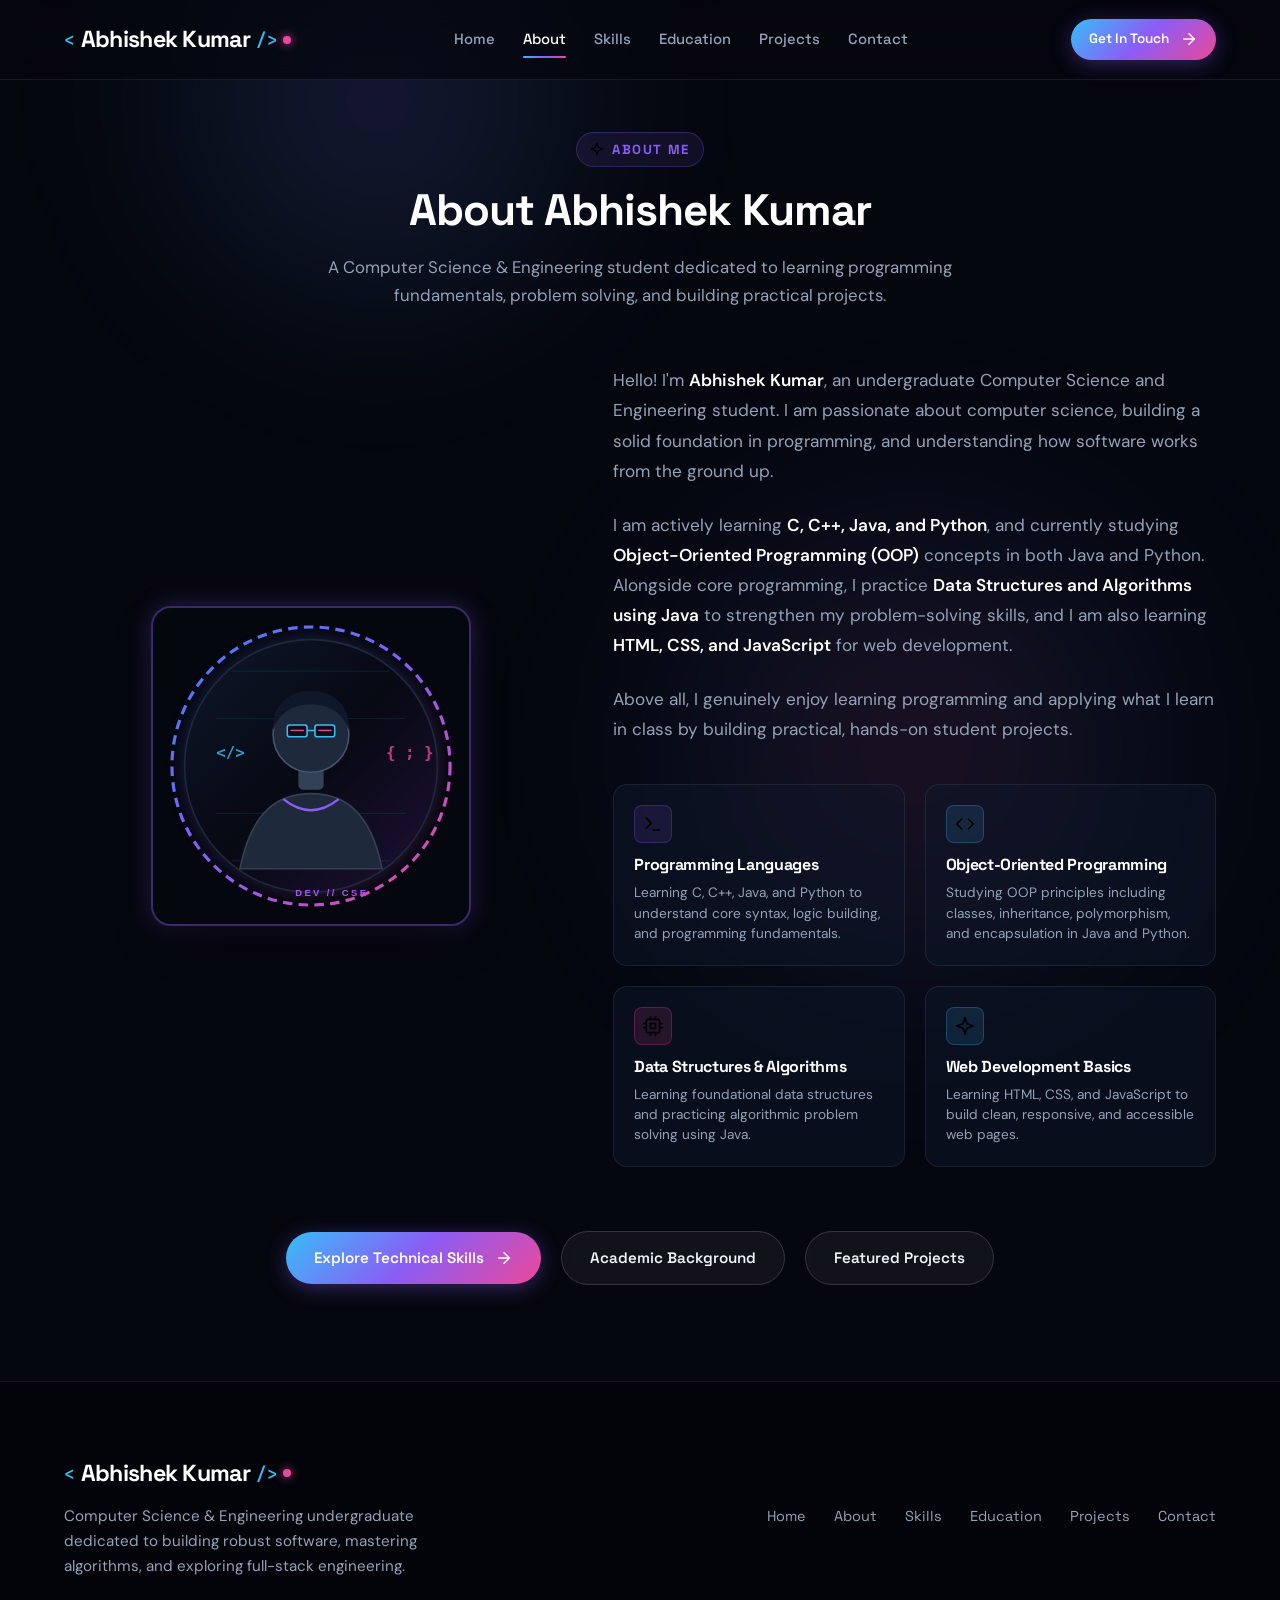
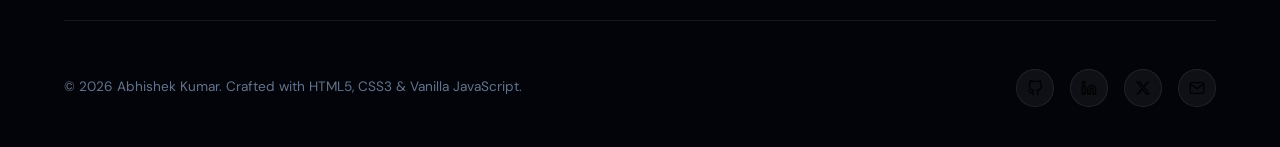
==== commit 97d0726a: "refine: honest student representation on Home and About pages" ====
--- a/about.html
+++ b/about.html
@@ -120,11 +120,11 @@
         <div class="section-header reveal">
           <div class="section-tag purple">
             <img src="assets/icons/sparkles.svg" alt="" width="14" height="14">
-            <span>Introduction</span>
+            <span>About Me</span>
           </div>
           <h1 class="section-title">About Abhishek Kumar</h1>
           <p class="section-description">
-            Driven by logic, passionate about software engineering, clean code, and algorithmic problem solving.
+            A Computer Science &amp; Engineering student dedicated to learning programming fundamentals, problem solving, and building practical projects.
           </p>
         </div>
 
@@ -139,44 +139,47 @@
           <!-- Right Column: Bio & Core Pillars -->
           <div class="about-content reveal reveal-delay-1">
             <p class="about-bio">
-              Hello! I'm <strong>Abhishek Kumar</strong>, an enthusiastic Computer Science and Engineering student with an insatiable curiosity for how complex computer systems and software architectures operate behind the screen.
+              Hello! I'm <strong>Abhishek Kumar</strong>, an undergraduate Computer Science and Engineering student. I am passionate about computer science, building a solid foundation in programming, and understanding how software works from the ground up.
             </p>
             <p class="about-bio">
-              My engineering philosophy revolves around <strong>clarity, efficiency, and robustness</strong>. Whether I am architecting object-oriented Java desktop applications with database connectivity, deconstructing complex algorithmic puzzles on LeetCode, or building fast and responsive web user interfaces, I pride myself on writing clean, well-documented code.
+              I am actively learning <strong>C, C++, Java, and Python</strong>, and currently studying <strong>Object-Oriented Programming (OOP)</strong> concepts in both Java and Python. Alongside core programming, I practice <strong>Data Structures and Algorithms using Java</strong> to strengthen my problem-solving skills, and I am also learning <strong>HTML, CSS, and JavaScript</strong> for web development.
             </p>
-
-            <!-- 4 Core Pillars Grid -->
+            <p class="about-bio">
+              Above all, I genuinely enjoy learning programming and applying what I learn in class by building practical, hands-on student projects.
+            </p>
+
+            <!-- 4 Core Learning Pillars Grid -->
             <div class="pillars-grid">
+              <div class="pillar-card">
+                <div class="pillar-icon-box purple">
+                  <img src="assets/icons/terminal.svg" alt="" width="20" height="20">
+                </div>
+                <h2 class="pillar-title">Programming Languages</h2>
+                <p class="pillar-desc">Learning C, C++, Java, and Python to understand core syntax, logic building, and programming fundamentals.</p>
+              </div>
+
               <div class="pillar-card">
                 <div class="pillar-icon-box blue">
                   <img src="assets/icons/code.svg" alt="" width="20" height="20">
                 </div>
-                <h2 class="pillar-title">Software Engineering</h2>
-                <p class="pillar-desc">Designing reliable, scalable software with structured architecture and testable modular code.</p>
-              </div>
-
-              <div class="pillar-card">
-                <div class="pillar-icon-box purple">
-                  <img src="assets/icons/terminal.svg" alt="" width="20" height="20">
-                </div>
-                <h2 class="pillar-title">Java &amp; OOP Mastery</h2>
-                <p class="pillar-desc">Deep grasp of inheritance, polymorphism, encapsulation, collections framework, and JDBC.</p>
+                <h2 class="pillar-title">Object-Oriented Programming</h2>
+                <p class="pillar-desc">Studying OOP principles including classes, inheritance, polymorphism, and encapsulation in Java and Python.</p>
               </div>
 
               <div class="pillar-card">
                 <div class="pillar-icon-box pink">
                   <img src="assets/icons/cpu.svg" alt="" width="20" height="20">
                 </div>
-                <h2 class="pillar-title">Data Structures &amp; DSA</h2>
-                <p class="pillar-desc">Analytical approach to problem-solving, algorithmic efficiency, and Big-O time-space optimization.</p>
+                <h2 class="pillar-title">Data Structures &amp; Algorithms</h2>
+                <p class="pillar-desc">Learning foundational data structures and practicing algorithmic problem solving using Java.</p>
               </div>
 
               <div class="pillar-card">
                 <div class="pillar-icon-box blue">
-                  <img src="assets/icons/database.svg" alt="" width="20" height="20">
-                </div>
-                <h2 class="pillar-title">Web &amp; Databases</h2>
-                <p class="pillar-desc">Crafting modern, accessible web experiences paired with relational SQL schema design.</p>
+                  <img src="assets/icons/sparkles.svg" alt="" width="20" height="20">
+                </div>
+                <h2 class="pillar-title">Web Development Basics</h2>
+                <p class="pillar-desc">Learning HTML, CSS, and JavaScript to build clean, responsive, and accessible web pages.</p>
               </div>
             </div>
           </div>
